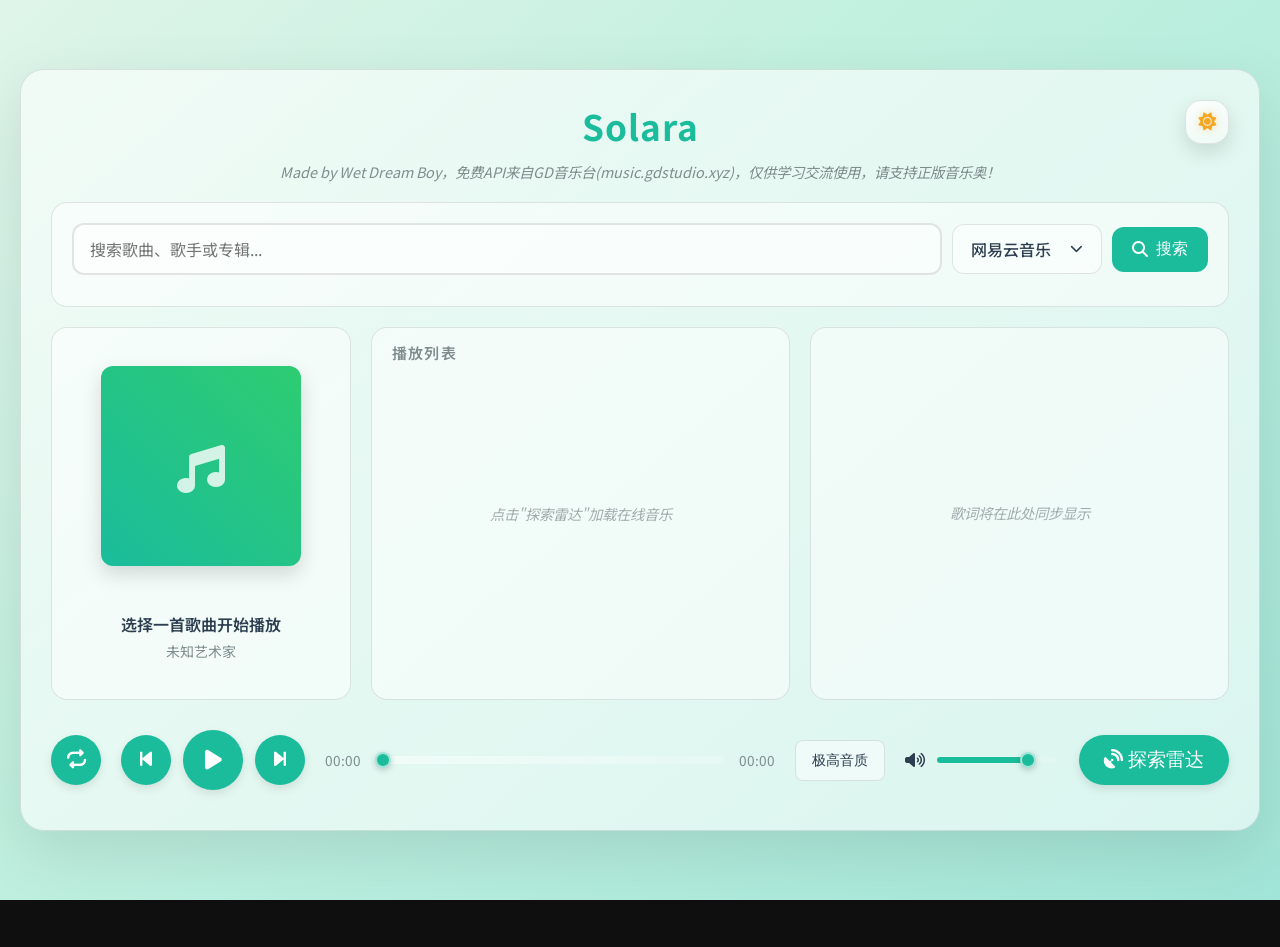
==== index.html @ 019196a5 "Update metadata immediately when artwork resolved" ====
<!DOCTYPE html>
<html lang="zh-CN">
<head>
    <meta charset="UTF-8">
    <meta name="viewport" content="width=device-width, initial-scale=1.0, maximum-scale=1.0, user-scalable=no">
    <title>Solara</title>
    <meta name="apple-mobile-web-app-title" content="Solara">
    <link rel="icon" type="image/svg+xml" href="/favicon.svg">
    <link rel="icon" type="image/png" sizes="32x32" href="/favicon.png">
    <link rel="shortcut icon" href="/favicon.png">
    <link rel="mask-icon" href="/favicon.svg" color="#5bbad5">
    <link rel="apple-touch-icon" sizes="180x180" href="/favicon.png">
    <link rel="apple-touch-icon-precomposed" sizes="180x180" href="/favicon.png">
    <link rel="preconnect" href="https://fonts.googleapis.com">
    <link rel="preconnect" href="https://fonts.gstatic.com" crossorigin>
    <link href="https://fonts.googleapis.com/css2?family=Noto+Sans+SC:wght@300;400;500;700&display=swap" rel="stylesheet">
    <link rel="stylesheet" href="https://cdnjs.cloudflare.com/ajax/libs/font-awesome/6.5.2/css/all.min.css">
    <link rel="stylesheet" href="css/style.css">
    <script>
        (function () {
            const ua = navigator.userAgent || "";
            const isMobileUA = /android|iphone|ipad|ipod|mobile|blackberry|phone|opera mini|windows phone/i.test(ua);
            const isSmallScreen = typeof window.matchMedia === "function" && window.matchMedia("(max-width: 820px)").matches;
            const isMobile = isMobileUA || isSmallScreen;
            window.__SOLARA_IS_MOBILE = isMobile;
            if (!isMobile) {
                document.documentElement.classList.add("desktop-view");
                const desktopLink = document.createElement("link");
                desktopLink.rel = "stylesheet";
                desktopLink.href = "css/desktop.css";
                desktopLink.id = "desktopStylesheet";
                document.head.appendChild(desktopLink);
                return;
            }
            document.documentElement.classList.add("mobile-view");
            const link = document.createElement("link");
            link.rel = "stylesheet";
            link.href = "css/mobile.css";
            link.id = "mobileStylesheet";
            document.head.appendChild(link);
            const setViewportUnit = () => {
                const viewportHeight = window.visualViewport ? window.visualViewport.height : window.innerHeight;
                document.documentElement.style.setProperty("--mobile-vh", `${viewportHeight}px`);
            };

            const applyBodyClass = () => {
                if (document.body) {
                    document.body.classList.add("mobile-view");
                    setViewportUnit();
                }
            };
            if (document.readyState === "loading") {
                document.addEventListener("DOMContentLoaded", applyBodyClass, { once: true });
            } else {
                applyBodyClass();
            }

            window.addEventListener("resize", setViewportUnit);
            window.addEventListener("orientationchange", setViewportUnit);
            if (window.visualViewport) {
                window.visualViewport.addEventListener("resize", setViewportUnit);
                window.visualViewport.addEventListener("scroll", setViewportUnit);
            }

            setViewportUnit();
        })();
    </script>
</head>
<body>
    <div class="background-stage" id="backgroundStage" aria-hidden="true">
        <div class="background-stage__layer background-stage__layer--base" id="backgroundBaseLayer"></div>
        <div class="background-stage__layer background-stage__layer--transition" id="backgroundTransitionLayer"></div>
    </div>
    <div class="container" id="mainContainer">
        <div class="mobile-toolbar" id="mobileToolbar" role="toolbar">
            <button class="mobile-toolbar__button" id="mobileExploreButton" type="button" aria-label="探索雷达">
                <i class="fas fa-satellite-dish" aria-hidden="true"></i>
            </button>
            <div class="mobile-toolbar__title" id="mobileToolbarTitle">Solara</div>
            <div class="mobile-toolbar__actions">
                <button class="mobile-toolbar__button" id="mobileSearchToggle" type="button" aria-label="打开搜索">
                    <i class="fas fa-search" aria-hidden="true"></i>
                </button>
            </div>
        </div>
        <div class="header">
            <h1>Solara</h1>
            <div class="warning">Made by Wet Dream Boy，免费API来自GD音乐台(music.gdstudio.xyz)，仅供学习交流使用，请支持正版音乐奥！</div>
            <div class="theme-switch-wrapper">
                <button id="themeToggleButton" class="theme-toggle-button" type="button" aria-label="切换深浅色模式">
                    <i class="fas fa-sun theme-icon theme-icon--sun" aria-hidden="true"></i>
                    <i class="fas fa-moon theme-icon theme-icon--moon" aria-hidden="true"></i>
                </button>
            </div>
        </div>

        <div class="search-area" id="searchArea">
            <button type="button" class="mobile-close-btn" id="mobileSearchClose" aria-label="关闭搜索">
                <i class="fas fa-times" aria-hidden="true"></i>
            </button>
            <div class="search-container">
                <input type="text" id="searchInput" class="search-input" placeholder="搜索歌曲、歌手或专辑...">
                <div class="source-select-wrapper" id="sourceSelectWrapper">
                    <button id="sourceSelectButton" class="source-select-btn" type="button" aria-haspopup="listbox" aria-expanded="false">
                        <span id="sourceSelectLabel">网易云音乐</span>
                        <i class="fas fa-chevron-down caret-icon" aria-hidden="true"></i>
                    </button>
                    <div id="sourceMenu" class="source-menu" role="listbox" aria-labelledby="sourceSelectButton"></div>
                </div>
                <button id="searchBtn" class="search-btn">
                    <i class="fas fa-search"></i>
                    <span>搜索</span>
                </button>
            </div>
            <div id="searchResults" class="search-results"></div>
        </div>

        <div class="main-content">
            <div class="cover-area">
                <div class="mobile-turntable" id="mobileTurntable">
                    <div class="mobile-turntable__platter">
                        <div class="album-cover" id="albumCover">
                            <div class="placeholder">
                                <i class="fas fa-music"></i>
                            </div>
                        </div>
                    </div>
                </div>
                <div class="mobile-inline-lyrics" id="mobileInlineLyrics" aria-hidden="true">
                    <div class="mobile-inline-lyrics__hint">
                        <i class="fas fa-arrow-left"></i>
                        轻触返回封面
                    </div>
                    <div class="mobile-inline-lyrics__scroll" id="mobileInlineLyricsScroll">
                        <div class="mobile-inline-lyrics__content" id="mobileInlineLyricsContent"></div>
                    </div>
                </div>
                <div class="current-song-info">
                    <div class="current-song-title" id="currentSongTitle">选择一首歌曲开始播放</div>
                    <div class="current-song-artist" id="currentSongArtist">未知艺术家</div>
                    <button class="mobile-quality-chip" id="mobileQualityToggle" type="button" aria-haspopup="menu" aria-expanded="false">
                        <span id="mobileQualityLabel">极高音质</span>
                        <i class="fas fa-chevron-down" aria-hidden="true"></i>
                    </button>
                </div>
            </div>

            <div class="mobile-panel" id="mobilePanel">
                <div class="mobile-panel-header" id="mobilePanelHeader">
                    <div class="mobile-panel-handle" aria-hidden="true"></div>
                    <div class="mobile-panel-title" id="mobilePanelTitle">播放列表</div>
                    <div class="mobile-panel-actions">
                        <button
                            id="mobileClearPlaylistBtn"
                            class="mobile-panel-action-btn mobile-panel-clear-btn"
                            type="button"
                            aria-label="清空播放列表"
                            title="清空播放列表"
                            onclick="clearPlaylist()"
                            hidden
                        >
                            <i class="fas fa-trash" aria-hidden="true"></i>
                        </button>
                        <button id="mobilePanelClose" class="mobile-close-btn mobile-panel-action-btn" type="button" aria-label="收起播放面板">
                            <i class="fas fa-chevron-down" aria-hidden="true"></i>
                        </button>
                    </div>
                </div>

                <div class="playlist active empty" id="playlist">
                    <div class="playlist-label" aria-hidden="true">播放列表</div>
                    <button class="clear-playlist-btn" id="clearPlaylistBtn" onclick="clearPlaylist()" title="清空播放列表">
                        <i class="fas fa-trash"></i>
                    </button>
                    <div class="playlist-scroll">
                        <div class="playlist-items" id="playlistItems"></div>
                    </div>
                </div>
                <div class="lyrics empty" id="lyrics" data-placeholder="default">
                    <div class="lyrics-scroll" id="lyricsScroll">
                        <div class="lyrics-content" id="lyricsContent"></div>
                    </div>
                </div>
            </div>
        </div>

        <div class="controls">
            <div class="transport-controls">
                <button class="play-mode-btn transport-button transport-button--mode" id="playModeBtn" type="button" title="播放模式">
                    <i class="fas fa-repeat"></i>
                </button>
                <button class="transport-button transport-button--prev" onclick="playPrevious()" type="button" title="上一曲"><i class="fas fa-backward-step"></i></button>
                <button class="transport-button transport-button--play" id="playPauseBtn" type="button" title="播放 / 暂停"><i class="fas fa-play"></i></button>
                <button class="transport-button transport-button--next" onclick="playNext()" type="button" title="下一曲"><i class="fas fa-forward-step"></i></button>
                <button class="transport-button transport-button--queue" id="mobileQueueToggle" type="button" title="打开播放列表" aria-label="打开播放列表"><i class="fas fa-bars"></i></button>
            </div>
            <div class="progress-container">
                <span id="currentTimeDisplay">00:00</span>
                <input type="range" id="progressBar" min="0" max="0" step="0.1" value="0">
                <span id="durationDisplay">00:00</span>
            </div>
            <div class="audio-tools">
                <div class="player-quality">
                    <button id="qualityToggle" class="player-quality-btn" type="button">
                        <span id="qualityLabel">极高音质</span>
                    </button>
                    <div id="playerQualityMenu" class="player-quality-menu"></div>
                </div>
                <div class="volume-container">
                    <i id="volumeIcon" class="fas fa-volume-up"></i>
                    <input type="range" id="volumeSlider" min="0" max="1" step="0.01" value="0.8">
                </div>
            </div>
            <button id="loadOnlineBtn" title="聚合所有雷达，探索新音乐">
                <span class="btn-text"><i class="fas fa-satellite-dish"></i> 探索雷达</span>
                <span class="loader" style="display: none;"></span>
            </button>
        </div>
    </div>

    <div class="mobile-overlay-scrim" id="mobileOverlayScrim"></div>

    <audio id="audioPlayer" preload="metadata" playsinline></audio>

<!-- 通知容器 -->
<div id="notification" class="notification"></div>

<!-- 调试信息容器 -->
<div id="debugInfo" class="debug-info"></div>

<script src="https://code.jquery.com/jquery-3.6.0.min.js"></script>
<script src="js/index.js"></script>
<script>
    if (window.__SOLARA_IS_MOBILE) {
        const mobileScript = document.createElement('script');
        mobileScript.src = 'js/mobile.js';
        mobileScript.async = false;
        mobileScript.defer = false;
        document.body.appendChild(mobileScript);
    }
</script>
</body>
</html>
---- css/style.css ----
:root {
    --font-main: 'Noto Sans SC', 'Segoe UI', Arial, sans-serif;
    --bg-gradient: linear-gradient(140deg, #e0f5e9 0%, #c6f0e0 35%, #a3e4d7 100%);
    --bg-gradient-next: var(--bg-gradient);
    --container-bg: rgba(255, 255, 255, 0.6);
    --container-shadow: rgba(0, 0, 0, 0.1);
    --backdrop-blur: 12px;
    --text-color: #2c3e50;
    --text-secondary-color: #7f8c8d;
    --primary-color: #1abc9c;
    --primary-color-dark: #12836d;
    --warning-color: #e74c3c;
    --success-color: #2ecc71;
    --item-hover-bg: rgba(26, 188, 156, 0.1);
    --item-current-bg: rgba(26, 188, 156, 0.2);
    --item-current-text: var(--primary-color);
    --border-color: rgba(0, 0, 0, 0.1);
    --lyrics-highlight-bg: rgba(46, 204, 113, 0.12);
    --lyrics-highlight-text: #1e9f78;
    --lyrics-highlight-shadow: rgba(46, 204, 113, 0.18);
    --component-bg: rgba(255, 255, 255, 0.5);
    --scrollbar-thumb-bg: rgba(0, 0, 0, 0.2);
    --scrollbar-track-bg: transparent;
}

.dark-mode {
    --bg-gradient: linear-gradient(135deg, #0b1d1b 0%, #0f2f2c 45%, #123c36 100%);
    --container-bg: rgba(30, 30, 30, 0.6);
    --container-shadow: rgba(0, 0, 0, 0.3);
    --text-color: #ecf0f1;
    --text-secondary-color: #95a5a6;
    --primary-color: #1abc9c;
    --primary-color-dark: #17a589;
    --item-hover-bg: rgba(26, 188, 156, 0.1);
    --item-current-bg: rgba(26, 188, 156, 0.2);
    --border-color: rgba(255, 255, 255, 0.15);
    --lyrics-highlight-bg: rgba(26, 188, 156, 0.12);
    --lyrics-highlight-text: #34d1b6;
    --component-bg: rgba(44, 44, 44, 0.5);
    --scrollbar-thumb-bg: rgba(255, 255, 255, 0.2);
}

.dark-mode .quality-menu {
    background: rgba(44, 44, 44, 0.95);
    border: 2px solid var(--primary-color);
}

.dark-mode .quality-option {
    background: rgba(44, 44, 44, 0.8);
    color: #ecf0f1;
    border-bottom: 1px solid rgba(26, 188, 156, 0.25);
}

.dark-mode .player-quality-menu {
    background: rgba(44, 44, 44, 0.95);
    border-color: var(--primary-color);
}

.dark-mode .player-quality-option {
    color: #ecf0f1;
}

.dark-mode .player-quality-option:hover,
.dark-mode .player-quality-option.active {
    color: #ffffff;
}

.dark-mode .source-menu {
    background: rgba(44, 44, 44, 0.95);
    border-color: var(--primary-color);
}

.dark-mode .source-option {
    color: #ecf0f1;
}

.dark-mode .source-option:hover,
.dark-mode .source-option.active {
    color: #ffffff;
}

::-webkit-scrollbar { width: 6px; }
::-webkit-scrollbar-track { background: var(--scrollbar-track-bg); }
::-webkit-scrollbar-thumb { background: var(--scrollbar-thumb-bg); border-radius: 3px; }
::-webkit-scrollbar-thumb:hover { background: var(--primary-color); }

body {
    font-family: var(--font-main);
    display: flex;
    justify-content: center;
    align-items: center;
    min-height: 100dvh;
    margin: 0;
    padding: 20px;
    box-sizing: border-box;
    color: var(--text-color);
    transition: color 0.5s;
    background-color: #0f0f0f;
}

.background-stage {
    position: fixed;
    inset: 0;
    pointer-events: none;
    z-index: -2;
    overflow: hidden;
}

.background-stage__layer {
    position: absolute;
    inset: 0;
    background-attachment: fixed;
    background-size: cover;
    background-position: center;
    filter: saturate(105%);
}

.background-stage__layer--base {
    background-image: var(--bg-gradient);
}

.background-stage__layer--transition {
    background-image: var(--bg-gradient-next);
    opacity: 0;
    transition: opacity 0.85s ease;
}

body.background-transitioning .background-stage__layer--transition {
    opacity: 1;
}

/* 16:9 容器布局 */
.container {
    width: min(1200px, 100%);
    margin: 0 auto;
    background: var(--container-bg);
    border-radius: 24px;
    padding: 30px;
    box-shadow: 0 20px 60px rgba(0,0,0,0.1);
    border: 1px solid var(--border-color);
    aspect-ratio: 16/9;
    height: 80vh;
    max-height: 700px;
    display: grid;
    grid-template-areas:
        "header header header"
        "search search search"
        "cover playlist lyrics"
        "controls controls controls";
    grid-template-rows: auto auto 1fr 80px;
    grid-template-columns: 300px 1fr 1fr;
    gap: 20px;
    transition: background 0.5s, box-shadow 0.5s;
    overflow: visible;
    position: relative;
}

/* 搜索模式下的容器布局 */
.container.search-mode {
    grid-template-areas: 
        "header header header"
        "search search search"
        "search search search"
        "controls controls controls";
}

.header { 
    grid-area: header;
    text-align: center; 
    position: relative; 
}
.header h1 { 
    margin: 0; 
    font-size: 2.2em; 
    font-weight: 700; 
    color: var(--primary-color); 
    letter-spacing: 1px; 
}
.header .warning { 
    color: var(--text-secondary-color); 
    font-size: 0.9em; 
    margin-top: 10px; 
    font-style: italic; 
}

/* 搜索区域样式 - 增强动效 */
.search-area {
    grid-area: search;
    background: var(--component-bg);
    border-radius: 16px;
    padding: 20px;
    border: 1px solid var(--border-color);
    position: relative;
    transition: all 0.5s cubic-bezier(0.4, 0, 0.2, 1);
    z-index: 10;
    overflow: visible;
    display: flex;
    flex-direction: column;
}

.search-area *,
.search-area *::before,
.search-area *::after {
    box-sizing: border-box;
}

/* 搜索模式下的搜索区域 */
.container.search-mode .search-area {
    background: var(--component-bg);
    backdrop-filter: blur(20px);
    -webkit-backdrop-filter: blur(20px);
    box-shadow: 0 10px 40px rgba(0,0,0,0.2);
    border: 2px solid var(--primary-color);
}

.search-container {
    display: flex;
    gap: 10px;
    align-items: center;
    margin-bottom: 15px;
    flex-shrink: 0;
}

.search-input {
    flex: 1;
    padding: 12px 16px;
    border: 2px solid var(--border-color);
    border-radius: 12px;
    background: var(--component-bg);
    color: var(--text-color);
    font-size: 16px;
    font-family: inherit;
    outline: none;
    transition: all 0.3s ease;
}

.search-input:focus {
    border-color: var(--primary-color);
    box-shadow: 0 0 0 3px rgba(26, 188, 156, 0.12);
}

.source-select-wrapper {
    position: relative;
    flex-shrink: 0;
}

.source-select-btn {
    display: flex;
    align-items: center;
    justify-content: space-between;
    gap: 8px;
    padding: 12px 18px;
    border: 1px solid var(--border-color);
    border-radius: 12px;
    background: var(--component-bg);
    color: var(--text-color);
    font-size: 16px;
    font-family: inherit;
    font-weight: 500;
    cursor: pointer;
    transition: all 0.25s ease;
    min-width: 150px;
    position: relative;
    box-shadow: none;
}

.source-select-btn:hover,
.source-select-btn.active {
    border-color: var(--primary-color);
    color: var(--primary-color);
    box-shadow: 0 10px 24px rgba(26, 188, 156, 0.2);
    background: var(--component-bg);
}

.source-select-btn:focus-visible {
    outline: none;
    box-shadow: 0 0 0 3px rgba(26, 188, 156, 0.18);
}

.source-select-btn .caret-icon {
    font-size: 0.8em;
    transition: transform 0.25s ease;
}

.source-select-btn.active .caret-icon {
    transform: rotate(-180deg);
}

.source-menu {
    position: absolute;
    top: calc(100% + 10px);
    left: 0;
    right: auto;
    bottom: auto;
    background: rgba(255, 255, 255, 0.95);
    border-radius: 12px;
    box-shadow: 0 12px 30px rgba(0,0,0,0.18);
    border: 1px solid var(--border-color);
    box-sizing: border-box;
    min-width: 100%;
    max-height: 320px;
    overflow-y: auto;
    overflow-x: hidden;
    opacity: 0;
    visibility: hidden;
    transform: translateY(-10px);
    transition: opacity 0.18s ease, transform 0.18s ease;
    backdrop-filter: blur(12px);
    -webkit-backdrop-filter: blur(12px);
    z-index: 100000;
    pointer-events: none;
}

.source-menu.show {
    opacity: 1;
    visibility: visible;
    transform: translateY(0);
    pointer-events: auto;
}

.source-menu.open-upwards {
    top: auto;
    bottom: calc(100% + 10px);
    transform-origin: bottom center;
}

.source-menu.open-downwards {
    top: calc(100% + 10px);
    bottom: auto;
    transform-origin: top center;
}

.source-option {
    display: flex;
    align-items: center;
    justify-content: space-between;
    gap: 12px;
    padding: 12px 16px;
    font-size: 0.95em;
    color: var(--text-color);
    cursor: pointer;
    transition: all 0.2s ease;
    background: transparent;
}

.source-option:hover,
.source-option.active {
    background: var(--primary-color);
    color: #ffffff;
}

.source-option i {
    font-size: 0.85em;
    opacity: 0.6;
}

.source-option.active i {
    opacity: 1;
}

.search-btn {
    background: var(--primary-color);
    color: white;
    border: none;
    border-radius: 12px;
    padding: 12px 20px;
    cursor: pointer;
    font-size: 16px;
    transition: all 0.2s ease;
    display: flex;
    align-items: center;
    gap: 8px;
}

.search-btn:hover {
    background: var(--primary-color-dark);
    transform: translateY(-1px);
}

.search-btn:disabled {
    background: var(--text-secondary-color);
    cursor: not-allowed;
    transform: none;
}

/* 搜索结果区域 - 增强动效 */
.search-results {
    max-height: 0;
    overflow: hidden;
    border-top: 1px solid var(--border-color);
    margin-top: 15px;
    margin-left: -20px;
    margin-right: -20px;
    margin-bottom: -20px;
    padding-top: 0;
    padding-left: 20px;
    padding-right: 20px;
    position: relative;
    z-index: 1;
    transition: all 0.5s cubic-bezier(0.4, 0, 0.2, 1);
    opacity: 0;
    border-radius: 0 0 14px 14px;
    flex: 1;
    min-height: 0;
}

/* 搜索模式下的搜索结果 */
.container.search-mode .search-results {
    max-height: none;
    height: 100%;
    padding-top: 15px;
    padding-bottom: 20px;
    opacity: 1;
    overflow-y: auto;
    overflow-x: hidden;
}

.search-result-item {
    display: flex;
    justify-content: space-between;
    align-items: center;
    padding: 12px;
    border-radius: 12px;
    cursor: pointer;
    transition: all 0.3s ease;
    margin-bottom: 8px;
    background: rgba(255, 255, 255, 0.3);
    backdrop-filter: blur(10px);
    -webkit-backdrop-filter: blur(10px);
    border: 1px solid rgba(255, 255, 255, 0.2);
    transform: translateY(20px);
    opacity: 0;
    animation: slideInUp 0.4s ease forwards;
}

.search-result-item:nth-child(1) { animation-delay: 0.1s; }
.search-result-item:nth-child(2) { animation-delay: 0.15s; }
.search-result-item:nth-child(3) { animation-delay: 0.2s; }
.search-result-item:nth-child(4) { animation-delay: 0.25s; }
.search-result-item:nth-child(5) { animation-delay: 0.3s; }

@keyframes slideInUp {
    to {
        transform: translateY(0);
        opacity: 1;
    }
}

.search-result-item:hover {
    background: var(--item-hover-bg);
    transform: translateY(-2px);
    box-shadow: 0 8px 25px rgba(0,0,0,0.15);
}

.search-result-info {
    flex: 1;
    min-width: 0;
}

.search-result-title {
    font-weight: 600;
    color: var(--text-color);
    white-space: nowrap;
    overflow: hidden;
    text-overflow: ellipsis;
    font-size: 15px;
    margin-bottom: 4px;
}

.search-result-artist {
    font-size: 13px;
    color: var(--text-secondary-color);
    white-space: nowrap;
    overflow: hidden;
    text-overflow: ellipsis;
}

.search-result-actions {
    display: flex;
    gap: 8px;
    margin-left: 15px;
}

.action-btn {
    background: var(--primary-color);
    color: white;
    border: none;
    border-radius: 8px;
    padding: 6px 12px;
    cursor: pointer;
    font-size: 12px;
    transition: all 0.2s ease;
    display: flex;
    align-items: center;
    gap: 6px;
    position: relative;
    z-index: 10000;
    font-weight: 500;
}

.action-btn:hover {
    background: var(--primary-color-dark);
    transform: translateY(-1px);
    box-shadow: 0 4px 12px rgba(26, 188, 156, 0.3);
}

.action-btn.download {
    background: var(--success-color);
    padding: 4px 8px;
    font-size: 10px;
}

.action-btn.download:hover {
    background: #27ae60;
    box-shadow: 0 4px 12px rgba(46, 204, 113, 0.3);
}

/* 主要内容区域 - 播放模式显示，搜索模式隐藏 */
.main-content {
    display: contents;
    transition: all 0.5s cubic-bezier(0.4, 0, 0.2, 1);
}

.container.search-mode .main-content {
    display: none;
}

/* 音乐封面区域 */
.cover-area {
    grid-area: cover;
    background: var(--component-bg);
    border-radius: 16px;
    padding: 20px;
    border: 1px solid var(--border-color);
    display: flex;
    flex-direction: column;
    align-items: center;
    justify-content: center;
    gap: 16px;
    text-align: center;
    box-sizing: border-box;
    height: 100%;
    overflow-y: auto;
    transition: all 0.5s cubic-bezier(0.4, 0, 0.2, 1);
}

.album-cover {
    width: 200px;
    height: auto;
    min-height: 200px;
    flex-grow: 0;
    flex-shrink: 0;
    border-radius: 12px;
    background: linear-gradient(45deg, var(--primary-color), var(--success-color));
    display: flex;
    align-items: center;
    justify-content: center;
    margin-bottom: 15px;
    box-shadow: 0 8px 20px rgba(0,0,0,0.15);
    transition: all 0.3s ease;
    overflow: hidden;
}

.album-cover img {
    width: 100%;
    height: 100%;
    object-fit: cover;
    border-radius: 12px;
}

.album-cover.loading {
    animation: pulse 2s infinite;
}

@keyframes pulse {
    0%, 100% { opacity: 1; }
    50% { opacity: 0.7; }
}

.album-cover .placeholder {
    font-size: 48px;
    color: white;
    opacity: 0.8;
}

.current-song-info {
    width: 100%;
}

.current-song-title {
    font-size: 16px;
    font-weight: 600;
    color: var(--text-color);
    margin-bottom: 5px;
    white-space: nowrap;
    overflow: hidden;
    text-overflow: ellipsis;
}

.current-song-artist {
    font-size: 14px;
    color: var(--text-secondary-color);
    white-space: nowrap;
    overflow: hidden;
    text-overflow: ellipsis;
}

/* 播放列表和歌词区域 */
.playlist, .lyrics {
    background: var(--component-bg);
    border-radius: 16px;
    padding: 20px;
    border: 1px solid var(--border-color);
    height: 100%;
    min-width: 0;
    max-width: 100%;
    max-height: 100%;
    box-sizing: border-box;
    transition: all 0.5s cubic-bezier(0.4, 0, 0.2, 1);
    position: relative;
    display: flex;
    flex-direction: column;
    overflow: hidden;
}

.playlist { 
    grid-area: playlist;
    background: var(--component-bg);
    border-radius: 16px;
    padding: 20px;
    border: 1px solid var(--border-color);
    display: flex;
    flex-direction: column;
    align-items: center;
    justify-content: center;
    position: relative;
    height: 100%;
    box-sizing: border-box;
}

.playlist-label {
    position: absolute;
    top: 16px;
    left: 20px;
    color: var(--text-secondary-color);
    font-size: 15px;
    font-weight: 600;
    letter-spacing: 0.08em;
    line-height: 1.2;
    display: none;
    pointer-events: none;
}

html.desktop-view .playlist-label {
    display: inline-flex;
    align-items: center;
    justify-content: center;
}

html.desktop-view body.dark-mode .playlist-label {
    color: var(--text-color);
}

html.mobile-view .playlist-label {
    display: none;
}

/* 当播放列表有内容时，调整布局 */
.playlist:not(.empty) {
    align-items: stretch;
    justify-content: flex-start;
    padding-top: 56px; /* Provide space for the clear button */
}

/* 播放列表空状态的提示文本 */
.playlist.empty::before {
    content: "点击\"探索雷达\"加载在线音乐";
    color: var(--text-secondary-color);
    font-style: italic;
    opacity: 0.7;
    font-size: 0.9em;
}

/* 清空播放列表按钮 */
.clear-playlist-btn {
    position: absolute;
    top: 12px;
    right: 12px;
    width: 40px;
    height: 40px;
    display: flex;
    align-items: center;
    justify-content: center;
    border-radius: 50%;
    border: 1px solid var(--border-color);
    background: var(--component-bg);
    color: var(--text-secondary-color);
    box-shadow: 0 6px 20px rgba(0, 0, 0, 0.1);
    cursor: pointer;
    transition: all 0.25s ease;
    backdrop-filter: blur(12px);
    -webkit-backdrop-filter: blur(12px);
    z-index: 1000;
    font-size: 16px;
}

.clear-playlist-btn:hover {
    color: var(--warning-color);
    border-color: rgba(231, 76, 60, 0.45);
    box-shadow: 0 10px 25px rgba(231, 76, 60, 0.25);
    transform: translateY(-2px);
}

.clear-playlist-btn:active {
    transform: translateY(0);
    box-shadow: 0 4px 12px rgba(0, 0, 0, 0.12);
}

.playlist-scroll {
    flex: 1;
    width: 100%;
    overflow-y: auto;
    padding-right: 8px;
    margin-right: -8px;
    overscroll-behavior: contain;
}

.playlist.empty .playlist-scroll {
    display: none;
}

.playlist-items {
    width: 100%;
}

.playlist.empty .clear-playlist-btn {
    display: none;
}

.playlist-items .playlist-item {
    padding: 10px 12px;
    border-radius: 8px;
    transition: all 0.2s ease-in-out;
    cursor: pointer;
    white-space: nowrap;
    overflow: hidden;
    text-overflow: ellipsis;
    position: relative;
    font-size: 14px;
    margin-bottom: 2px;
}
.playlist-items .playlist-item:hover {
    background-color: var(--item-hover-bg);
    color: var(--item-current-text);
    transform: translateX(5px);
}
.playlist-items .playlist-item.current {
    color: var(--item-current-text);
    font-weight: 500;
    background-color: var(--item-current-bg);
}

/* 播放列表项下载按钮 - 修复大小和显示问题 */
.playlist-item-download {
    position: absolute;
    right: 35px; /* Adjusted position */
    top: 50%;
    transform: translateY(-50%);
    background: var(--success-color);
    color: white;
    border: none;
    border-radius: 4px;
    padding: 4px;
    font-size: 10px;
    cursor: pointer;
    opacity: 0;
    transition: all 0.2s ease;
    z-index: 1000;
    width: 20px;
    height: 20px;
    display: flex;
    align-items: center;
    justify-content: center;
}

.playlist-items .playlist-item:hover .playlist-item-download {
    opacity: 1;
}

.playlist-item-download:hover {
    background: var(--success-color-hover);
    transform: translateY(-50%) scale(1.05);
}

/* 播放列表项删除按钮 */
.playlist-item-remove {
    position: absolute;
    right: 8px; /* Adjusted position */
    top: 50%;
    transform: translateY(-50%);
    background: rgba(255, 59, 48, 0.8);
    color: white;
    border: none;
    border-radius: 4px;
    padding: 4px;
    font-size: 10px;
    cursor: pointer;
    opacity: 0;
    transition: all 0.2s ease;
    z-index: 1000;
    width: 20px;
    height: 20px;
    display: flex;
    align-items: center;
    justify-content: center;
}

.playlist-items .playlist-item:hover .playlist-item-remove {
    opacity: 1;
}

.playlist-item-remove:hover {
    background: rgba(255, 59, 48, 1);
    transform: translateY(-50%) scale(1.05);
}
/* 动态质量菜单样式 */
.dynamic-quality-menu {
    background: var(--component-bg);
    border: 1px solid var(--border-color);
    border-radius: 8px;
    box-shadow: 0 4px 12px rgba(0,0,0,0.15);
    padding: 8px 0;
    min-width: 150px;
    animation: fadeIn 0.2s ease;
}

.dynamic-quality-menu .quality-option {
    padding: 8px 16px;
    cursor: pointer;
    transition: background-color 0.2s ease;
    font-size: 14px;
    color: var(--text-color);
}

.dynamic-quality-menu .quality-option:hover {
    background: var(--primary-color);
    color: white;
}

@keyframes fadeIn {
    from { opacity: 0; transform: translateY(-5px); }
    to { opacity: 1; transform: translateY(0); }
}

.lyrics {
    grid-area: lyrics;
    text-align: center;
    font-size: 1em;
    line-height: 2;
    word-wrap: break-word;
    overflow-wrap: break-word;
    max-width: 100%;
    display: flex;
    flex-direction: column;
    align-items: stretch;
    justify-content: center;
}

.lyrics-scroll {
    flex: 1;
    width: 100%;
    overflow-y: auto;
    overflow-x: hidden;
    display: flex;
    flex-direction: column;
    align-items: center;
    justify-content: center;
    padding-right: 8px;
    margin-right: -8px;
    overscroll-behavior: contain;
}

/* 当歌词容器有内容时的样式 */
.lyrics:not(.empty) .lyrics-scroll {
    align-items: flex-start;
    justify-content: flex-start;
}

.lyrics-content {
    width: 100%;
}

.lyrics-content > div {
    white-space: pre-wrap;
    padding: 5px;
    margin-bottom: 5px;
    word-wrap: break-word;
    overflow-wrap: break-word;
    max-width: 100%;
}

/* 当歌词容器只有默认文本时的样式 */
.lyrics.empty[data-placeholder="default"] .lyrics-content {
    display: none;
}

.lyrics.empty[data-placeholder="default"] .lyrics-scroll::before {
    content: "歌词将在此处同步显示";
    color: var(--text-secondary-color);
    font-style: italic;
    opacity: 0.7;
    font-size: 0.9em;
}

.lyrics.empty[data-placeholder="message"] .lyrics-scroll::before {
    content: none;
}
.lyrics .current { 
    color: var(--lyrics-highlight-text); 
    font-weight: 700; 
    background-color: var(--lyrics-highlight-bg); 
    transform: scale(1.05); 
    box-shadow: 0 4px 15px var(--lyrics-highlight-shadow); 
}

/* 控制区域 */
.controls {
    grid-area: controls;
    display: flex;
    justify-content: center;
    align-items: center;
    gap: 20px;
    flex-wrap: wrap;
    transition: all 0.5s cubic-bezier(0.4, 0, 0.2, 1);
}
.controls button {
    background: var(--primary-color);
    color: white;
    border: none;
    border-radius: 50%;
    cursor: pointer;
    font-size: 1.2em; 
    width: 50px; 
    height: 50px; 
    display: flex; 
    justify-content: center; 
    align-items: center; 
    transition: all 0.2s ease; 
    box-shadow: 0 4px 10px rgba(0,0,0,0.1); 
}
.controls button:hover { 
    background: var(--primary-color-dark); 
    transform: translateY(-2px); 
    box-shadow: 0 6px 15px rgba(0,0,0,0.15); 
}
.controls button:active { 
    transform: translateY(0); 
    box-shadow: 0 2px 5px rgba(0,0,0,0.1); 
}
.controls button#loadOnlineBtn { 
    width: auto; 
    border-radius: 25px; 
    padding: 0 25px; 
    gap: 10px; 
}
.controls button:disabled { 
    background: var(--text-secondary-color); 
    cursor: not-allowed; 
    transform: none; 
    box-shadow: none; 
}
.transport-controls {
    display: flex;
    align-items: center;
    gap: 12px;
}

html:not(.mobile-view) #playModeBtn {
    margin-right: 8px;
}

#mobileQueueToggle {
    display: none;
}

#playPauseBtn {
    width: 60px;
    height: 60px;
    font-size: 1.4em;
}

.progress-container {
    display: flex;
    align-items: center;
    gap: 12px;
    flex: 1 1 320px;
    min-width: 260px;
}

.progress-container span {
    font-variant-numeric: tabular-nums;
    font-size: 0.85em;
    color: var(--text-secondary-color);
}

.progress-container input[type="range"] {
    flex: 1;
    height: 8px;
    border-radius: 999px;
    background: linear-gradient(to right, var(--primary-color) 0%, var(--primary-color) var(--progress, 0%), rgba(255, 255, 255, 0.5) var(--progress, 0%), rgba(255, 255, 255, 0.2) 100%);
    cursor: pointer;
    transition: background 0.2s ease;
}

.audio-tools {
    display: flex;
    align-items: center;
    gap: 20px;
    flex-wrap: wrap;
}

.volume-container {
    display: flex;
    align-items: center;
    gap: 10px;
    min-width: 140px;
}

.volume-container input[type="range"] {
    width: 120px;
    height: 6px;
    border-radius: 999px;
    background: linear-gradient(to right, var(--primary-color) 0%, var(--primary-color) var(--volume-progress, 100%), rgba(255, 255, 255, 0.2) var(--volume-progress, 100%), rgba(255, 255, 255, 0.1) 100%);
    cursor: pointer;
}

input[type="range"] {
    -webkit-appearance: none;
    appearance: none;
    background: transparent;
}

input[type="range"]::-webkit-slider-thumb {
    -webkit-appearance: none;
    appearance: none;
    width: 16px;
    height: 16px;
    border-radius: 50%;
    background: var(--primary-color);
    border: 2px solid rgba(255, 255, 255, 0.6);
    box-shadow: 0 2px 6px rgba(0, 0, 0, 0.2);
    transition: transform 0.2s ease;
}

input[type="range"]::-moz-range-thumb {
    width: 16px;
    height: 16px;
    border-radius: 50%;
    background: var(--primary-color);
    border: 2px solid rgba(255, 255, 255, 0.6);
    box-shadow: 0 2px 6px rgba(0, 0, 0, 0.2);
    transition: transform 0.2s ease;
}

input[type="range"]:active::-webkit-slider-thumb,
input[type="range"]:active::-moz-range-thumb {
    transform: scale(1.1);
}

.player-quality {
    position: relative;
}

.controls .player-quality-btn {
    display: flex;
    align-items: center;
    justify-content: center;
    gap: 0;
    padding: 10px 16px;
    border-radius: 8px;
    border: 1px solid var(--border-color);
    background: var(--component-bg);
    color: var(--text-color);
    font-size: 0.9em;
    font-weight: 500;
    cursor: pointer;
    transition: all 0.2s ease;
    width: auto;
    height: auto;
    box-shadow: none;
}

.controls .player-quality-btn:hover,
.controls .player-quality-btn.active {
    border-color: var(--primary-color);
    color: var(--primary-color);
    box-shadow: 0 6px 16px rgba(26, 188, 156, 0.25);
    background: var(--component-bg);
}

.player-quality-menu {
    position: absolute;
    top: calc(100% + 10px);
    right: 0;
    background: rgba(255, 255, 255, 0.95);
    border-radius: 12px;
    box-shadow: 0 12px 30px rgba(0,0,0,0.2);
    border: 1px solid var(--border-color);
    min-width: 180px;
    overflow: hidden;
    opacity: 0;
    visibility: hidden;
    transform: translateY(-10px);
    transition: all 0.2s ease;
    backdrop-filter: blur(12px);
    -webkit-backdrop-filter: blur(12px);
    z-index: 100000;
    pointer-events: none;
}

.player-quality-menu.show {
    opacity: 1;
    visibility: visible;
    transform: translateY(0);
    pointer-events: auto;
}

.player-quality-menu.floating {
    position: fixed;
    right: auto;
    left: 0;
    top: 0;
    will-change: opacity, transform;
}

.player-quality-menu.floating:not(.show) {
    opacity: 0;
    visibility: hidden;
}

.player-quality-menu.open-upwards {
    transform-origin: bottom center;
}

.player-quality-menu.open-downwards {
    transform-origin: top center;
}

.player-quality-option {
    display: flex;
    justify-content: space-between;
    align-items: center;
    padding: 10px 14px;
    font-size: 0.9em;
    color: var(--text-color);
    cursor: pointer;
    transition: all 0.2s ease;
}

.player-quality-option:hover,
.player-quality-option.active {
    background: var(--primary-color);
    color: white;
}

.player-quality-option small {
    opacity: 0.7;
}

#audioPlayer {
    position: absolute;
    width: 0;
    height: 0;
    opacity: 0;
    pointer-events: none;
}

/* 播放模式控制按钮 */
.play-mode-controls {
    display: flex;
    gap: 10px;
    align-items: center;
}

.play-mode-btn {
    background: var(--primary-color);
    color: white;
    border: none;
    border-radius: 50%;
    cursor: pointer;
    font-size: 1.2em;
    width: 50px;
    height: 50px;
    display: flex;
    justify-content: center;
    align-items: center;
    transition: all 0.2s ease;
    box-shadow: 0 4px 10px rgba(0,0,0,0.1);
}

.play-mode-btn:hover {
    background: var(--primary-color);
    color: white;
    transform: translateY(-1px);
}

.play-mode-btn.active {
    background: var(--primary-color);
    color: white;
}

/* 下载质量选择菜单 - 修复层级和显示问题 */
.quality-menu {
    position: absolute;
    top: 100%;
    right: 0;
    background: rgba(255, 255, 255, 0.95);
    border: 2px solid var(--primary-color);
    border-radius: 8px;
    box-shadow: 0 8px 20px rgba(0,0,0,0.25);
    z-index: 999999;
    min-width: 120px;
    opacity: 0;
    visibility: hidden;
    transform: translateY(-10px);
    transition: all 0.2s ease;
    backdrop-filter: blur(10px);
    -webkit-backdrop-filter: blur(10px);
    pointer-events: none;
}

/* 确保搜索结果项在质量菜单显示时不会遮挡 */
.search-result-item {
    position: relative;
    z-index: 1;
}

.search-result-item:has(.quality-menu.show) {
    z-index: 1000000;
}

/* 为不支持 :has() 的浏览器提供备用方案 */
.search-result-item.menu-active {
    z-index: 1000000;
}

.quality-menu.show {
    opacity: 1;
    visibility: visible;
    transform: translateY(0);
    pointer-events: auto;
}

.quality-option {
    padding: 6px 10px;
    cursor: pointer;
    transition: all 0.2s ease;
    font-size: 10px;
    font-weight: 500;
    color: var(--text-color);
    background: rgba(255, 255, 255, 0.8);
    border-bottom: 1px solid rgba(26, 188, 156, 0.18);
}

.quality-option:hover {
    background: var(--primary-color);
    color: white;
    transform: translateX(2px);
}

.quality-option:first-child {
    border-radius: 6px 6px 0 0;
}

.quality-option:last-child {
    border-radius: 0 0 6px 6px;
    border-bottom: none;
}

/* 加载更多按钮 - 增强样式 */
.load-more-btn {
    width: 100%;
    background: var(--component-bg);
    color: var(--primary-color);
    border: 2px solid var(--primary-color);
    border-radius: 12px;
    padding: 15px;
    cursor: pointer;
    font-size: 14px;
    font-weight: 500;
    transition: all 0.3s ease;
    margin-top: 15px;
    display: flex;
    align-items: center;
    justify-content: center;
    gap: 8px;
    position: relative;
    backdrop-filter: blur(10px);
    -webkit-backdrop-filter: blur(10px);
}

.load-more-btn:hover {
    background: var(--primary-color);
    color: white;
    transform: translateY(-2px);
    box-shadow: 0 6px 20px rgba(26, 188, 156, 0.35);
}

.load-more-btn:disabled {
    background: var(--text-secondary-color);
    border-color: var(--text-secondary-color);
    color: white;
    cursor: not-allowed;
    transform: none;
    box-shadow: none;
}

/* 调试信息样式 */
.debug-info {
    position: fixed;
    top: 10px;
    left: 10px;
    background: rgba(0, 0, 0, 0.8);
    color: white;
    padding: 10px;
    border-radius: 5px;
    font-size: 12px;
    z-index: 10000;
    max-width: 300px;
    display: none;
}

.debug-info.show {
    display: block;
}

.loader { 
    width: 20px; 
    height: 20px; 
    border: 3px solid var(--primary-color); 
    border-bottom-color: transparent; 
    border-radius: 50%; 
    display: inline-block; 
    box-sizing: border-box; 
    animation: rotation 1s linear infinite; 
}
@keyframes rotation { 
    0% { transform: rotate(0deg); } 
    100% { transform: rotate(360deg); } 
}

.theme-switch-wrapper {
    position: absolute;
    top: 0px;
    right: 0px;
    display: flex;
    justify-content: flex-end;
}

.theme-toggle-button {
    width: 44px;
    height: 44px;
    border-radius: 16px;
    border: 1px solid var(--border-color);
    background: linear-gradient(160deg, rgba(255, 255, 255, 0.85), rgba(255, 255, 255, 0.4));
    backdrop-filter: blur(12px);
    -webkit-backdrop-filter: blur(12px);
    box-shadow: 0 8px 20px rgba(0, 0, 0, 0.12);
    display: flex;
    align-items: center;
    justify-content: center;
    cursor: pointer;
    transition: transform 0.3s ease, box-shadow 0.3s ease, border-color 0.3s ease, background 0.3s ease;
    position: relative;
    overflow: hidden;
    color: var(--primary-color);
}

.theme-toggle-button:focus-visible {
    outline: none;
    box-shadow: 0 0 0 4px rgba(26, 188, 156, 0.25);
}

.theme-toggle-button:hover {
    transform: translateY(-2px);
    box-shadow: 0 12px 26px rgba(0, 0, 0, 0.16);
}

.theme-toggle-button.is-dark {
    background: linear-gradient(160deg, rgba(36, 42, 54, 0.9), rgba(24, 30, 42, 0.7));
    border-color: rgba(26, 188, 156, 0.45);
}

.theme-toggle-button .theme-icon {
    position: absolute;
    font-size: 18px;
    transition: opacity 0.35s ease, transform 0.45s ease;
    opacity: 0;
    transform: scale(0.6) rotate(-20deg);
}

.theme-toggle-button .theme-icon--sun {
    color: #f5a623;
    text-shadow: 0 0 10px rgba(245, 166, 35, 0.4);
}

.theme-toggle-button .theme-icon--moon {
    color: #a29bfe;
    text-shadow: 0 0 10px rgba(162, 155, 254, 0.4);
    transform: scale(0.6) rotate(20deg);
}

.theme-toggle-button:not(.is-dark) .theme-icon--sun {
    opacity: 1;
    transform: scale(1) rotate(0deg);
}

.theme-toggle-button.is-dark .theme-icon--moon {
    opacity: 1;
    transform: scale(1) rotate(0deg);
}

/* 通知样式 */
.notification {
    position: fixed;
    top: 20px;
    right: 20px;
    background: var(--success-color);
    color: white;
    padding: 12px 20px;
    border-radius: 8px;
    box-shadow: 0 4px 12px rgba(0,0,0,0.15);
    z-index: 1000;
    transform: translateX(400px);
    transition: transform 0.3s ease;
}

.notification.show {
    transform: translateX(0);
}

.notification.error {
    background: var(--warning-color);
}

.notification.warning {
    background: #f39c12;
}

/* 视图切换按钮 - 桌面端隐藏 */
.view-toggle {
    display: none;
}

.mobile-panel {
    display: contents;
}

.mobile-turntable {
    width: 100%;
    display: flex;
    align-items: center;
    justify-content: center;
    position: relative;
    margin-bottom: 15px;
}

.mobile-turntable__platter {
    position: relative;
    display: flex;
    align-items: center;
    justify-content: center;
    width: 100%;
    max-width: 220px;
}
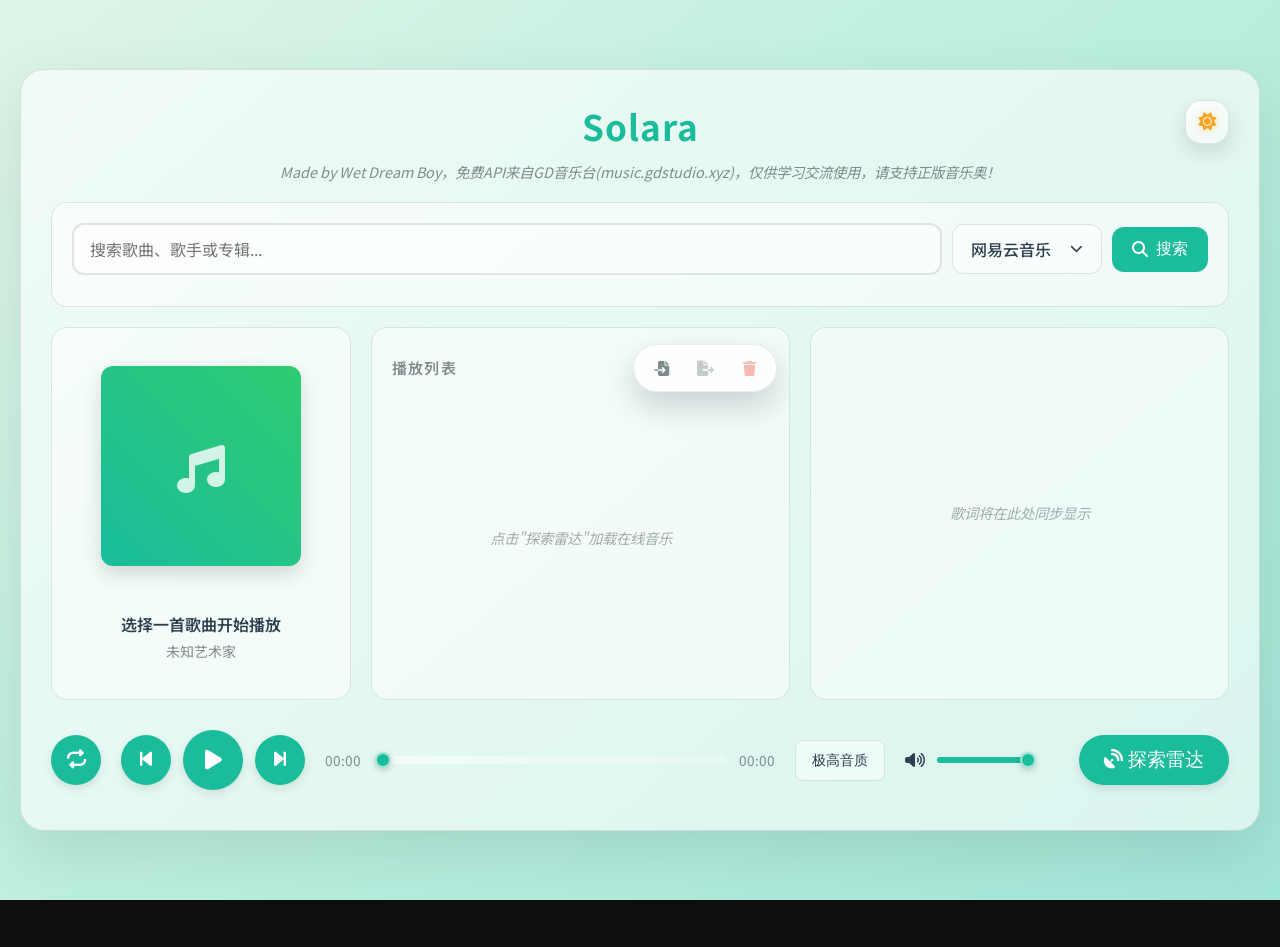
==== commit 68403994: "Add playlist import/export controls" ====
--- a/index.html
+++ b/index.html
@@ -168,10 +168,46 @@
                 </div>
 
                 <div class="playlist active empty" id="playlist">
-                    <div class="playlist-label" aria-hidden="true">播放列表</div>
-                    <button class="clear-playlist-btn" id="clearPlaylistBtn" onclick="clearPlaylist()" title="清空播放列表">
-                        <i class="fas fa-trash"></i>
-                    </button>
+                    <div class="playlist-header">
+                        <div class="playlist-label" aria-hidden="true">播放列表</div>
+                        <div class="playlist-actions-tray" role="group" aria-label="播放列表操作">
+                            <input
+                                id="importPlaylistInput"
+                                class="playlist-import-input"
+                                type="file"
+                                accept="application/json"
+                                hidden
+                            />
+                            <button
+                                class="playlist-action-btn playlist-action-btn--import"
+                                id="importPlaylistBtn"
+                                type="button"
+                                title="导入播放列表"
+                                aria-label="导入播放列表"
+                            >
+                                <i class="fas fa-file-import" aria-hidden="true"></i>
+                            </button>
+                            <button
+                                class="playlist-action-btn playlist-action-btn--export"
+                                id="exportPlaylistBtn"
+                                type="button"
+                                title="导出播放列表"
+                                aria-label="导出播放列表"
+                            >
+                                <i class="fas fa-file-export" aria-hidden="true"></i>
+                            </button>
+                            <button
+                                class="playlist-action-btn playlist-action-btn--clear clear-playlist-btn"
+                                id="clearPlaylistBtn"
+                                type="button"
+                                onclick="clearPlaylist()"
+                                title="清空播放列表"
+                                aria-label="清空播放列表"
+                            >
+                                <i class="fas fa-trash" aria-hidden="true"></i>
+                            </button>
+                        </div>
+                    </div>
                     <div class="playlist-scroll">
                         <div class="playlist-items" id="playlistItems"></div>
                     </div>
--- a/css/style.css
+++ b/css/style.css
@@ -623,11 +623,11 @@
     overflow: hidden;
 }
 
-.playlist { 
+.playlist {
     grid-area: playlist;
     background: var(--component-bg);
     border-radius: 16px;
-    padding: 20px;
+    padding: 72px 20px 24px;
     border: 1px solid var(--border-color);
     display: flex;
     flex-direction: column;
@@ -638,23 +638,32 @@
     box-sizing: border-box;
 }
 
-.playlist-label {
+
+.playlist-header {
     position: absolute;
     top: 16px;
     left: 20px;
+    right: 12px;
+    display: flex;
+    align-items: center;
+    justify-content: space-between;
+    gap: 16px;
+    pointer-events: none;
+    z-index: 5;
+}
+
+.playlist-label {
+    display: flex;
+    align-items: center;
+    justify-content: flex-start;
     color: var(--text-secondary-color);
     font-size: 15px;
     font-weight: 600;
     letter-spacing: 0.08em;
     line-height: 1.2;
-    display: none;
     pointer-events: none;
-}
-
-html.desktop-view .playlist-label {
-    display: inline-flex;
-    align-items: center;
-    justify-content: center;
+    text-transform: none;
+    white-space: nowrap;
 }
 
 html.desktop-view body.dark-mode .playlist-label {
@@ -662,6 +671,94 @@
 }
 
 html.mobile-view .playlist-label {
+    display: none;
+}
+
+.playlist-actions-tray {
+    pointer-events: auto;
+    display: flex;
+    align-items: center;
+    gap: 10px;
+    padding: 6px 10px;
+    border-radius: 999px;
+    border: 1px solid rgba(15, 23, 42, 0.08);
+    background: rgba(255, 255, 255, 0.78);
+    box-shadow: 0 14px 32px rgba(15, 23, 42, 0.18);
+    backdrop-filter: blur(18px);
+    -webkit-backdrop-filter: blur(18px);
+    transition: box-shadow 0.3s ease, background 0.3s ease, border-color 0.3s ease;
+}
+
+body.dark-mode .playlist-actions-tray {
+    background: rgba(20, 24, 33, 0.78);
+    border-color: rgba(255, 255, 255, 0.08);
+    box-shadow: 0 16px 32px rgba(0, 0, 0, 0.35);
+}
+
+.playlist-action-btn {
+    width: 34px;
+    height: 34px;
+    display: inline-flex;
+    align-items: center;
+    justify-content: center;
+    border-radius: 50%;
+    border: none;
+    background: transparent;
+    color: var(--text-secondary-color);
+    font-size: 15px;
+    cursor: pointer;
+    transition: color 0.25s ease, background 0.25s ease, transform 0.25s ease, box-shadow 0.25s ease;
+    box-shadow: inset 0 0 0 1px transparent;
+}
+
+.playlist-action-btn i {
+    pointer-events: none;
+}
+
+.playlist-action-btn:hover:not(:disabled),
+.playlist-action-btn:focus-visible:not(:disabled) {
+    color: var(--primary-color);
+    background: rgba(26, 188, 156, 0.12);
+    box-shadow: inset 0 0 0 1px rgba(26, 188, 156, 0.35), 0 6px 16px rgba(26, 188, 156, 0.25);
+    transform: translateY(-1px);
+}
+
+.playlist-action-btn:focus-visible {
+    outline: none;
+}
+
+.playlist-action-btn--export:hover:not(:disabled),
+.playlist-action-btn--export:focus-visible:not(:disabled) {
+    color: var(--primary-color-dark);
+}
+
+.playlist-action-btn--clear {
+    color: rgba(231, 76, 60, 0.85);
+}
+
+.playlist-action-btn--clear:hover:not(:disabled),
+.playlist-action-btn--clear:focus-visible:not(:disabled) {
+    background: rgba(231, 76, 60, 0.16);
+    box-shadow: inset 0 0 0 1px rgba(231, 76, 60, 0.35), 0 8px 18px rgba(231, 76, 60, 0.28);
+    color: var(--warning-color);
+}
+
+.playlist-action-btn:disabled {
+    opacity: 0.45;
+    cursor: not-allowed;
+    transform: none;
+    box-shadow: none;
+}
+
+.playlist-action-btn:disabled:hover {
+    background: transparent;
+}
+
+.playlist-import-input {
+    display: none;
+}
+
+html.mobile-view .playlist-header {
     display: none;
 }
 
@@ -669,7 +766,6 @@
 .playlist:not(.empty) {
     align-items: stretch;
     justify-content: flex-start;
-    padding-top: 56px; /* Provide space for the clear button */
 }
 
 /* 播放列表空状态的提示文本 */
@@ -681,41 +777,6 @@
     font-size: 0.9em;
 }
 
-/* 清空播放列表按钮 */
-.clear-playlist-btn {
-    position: absolute;
-    top: 12px;
-    right: 12px;
-    width: 40px;
-    height: 40px;
-    display: flex;
-    align-items: center;
-    justify-content: center;
-    border-radius: 50%;
-    border: 1px solid var(--border-color);
-    background: var(--component-bg);
-    color: var(--text-secondary-color);
-    box-shadow: 0 6px 20px rgba(0, 0, 0, 0.1);
-    cursor: pointer;
-    transition: all 0.25s ease;
-    backdrop-filter: blur(12px);
-    -webkit-backdrop-filter: blur(12px);
-    z-index: 1000;
-    font-size: 16px;
-}
-
-.clear-playlist-btn:hover {
-    color: var(--warning-color);
-    border-color: rgba(231, 76, 60, 0.45);
-    box-shadow: 0 10px 25px rgba(231, 76, 60, 0.25);
-    transform: translateY(-2px);
-}
-
-.clear-playlist-btn:active {
-    transform: translateY(0);
-    box-shadow: 0 4px 12px rgba(0, 0, 0, 0.12);
-}
-
 .playlist-scroll {
     flex: 1;
     width: 100%;
@@ -731,10 +792,6 @@
 
 .playlist-items {
     width: 100%;
-}
-
-.playlist.empty .clear-playlist-btn {
-    display: none;
 }
 
 .playlist-items .playlist-item {
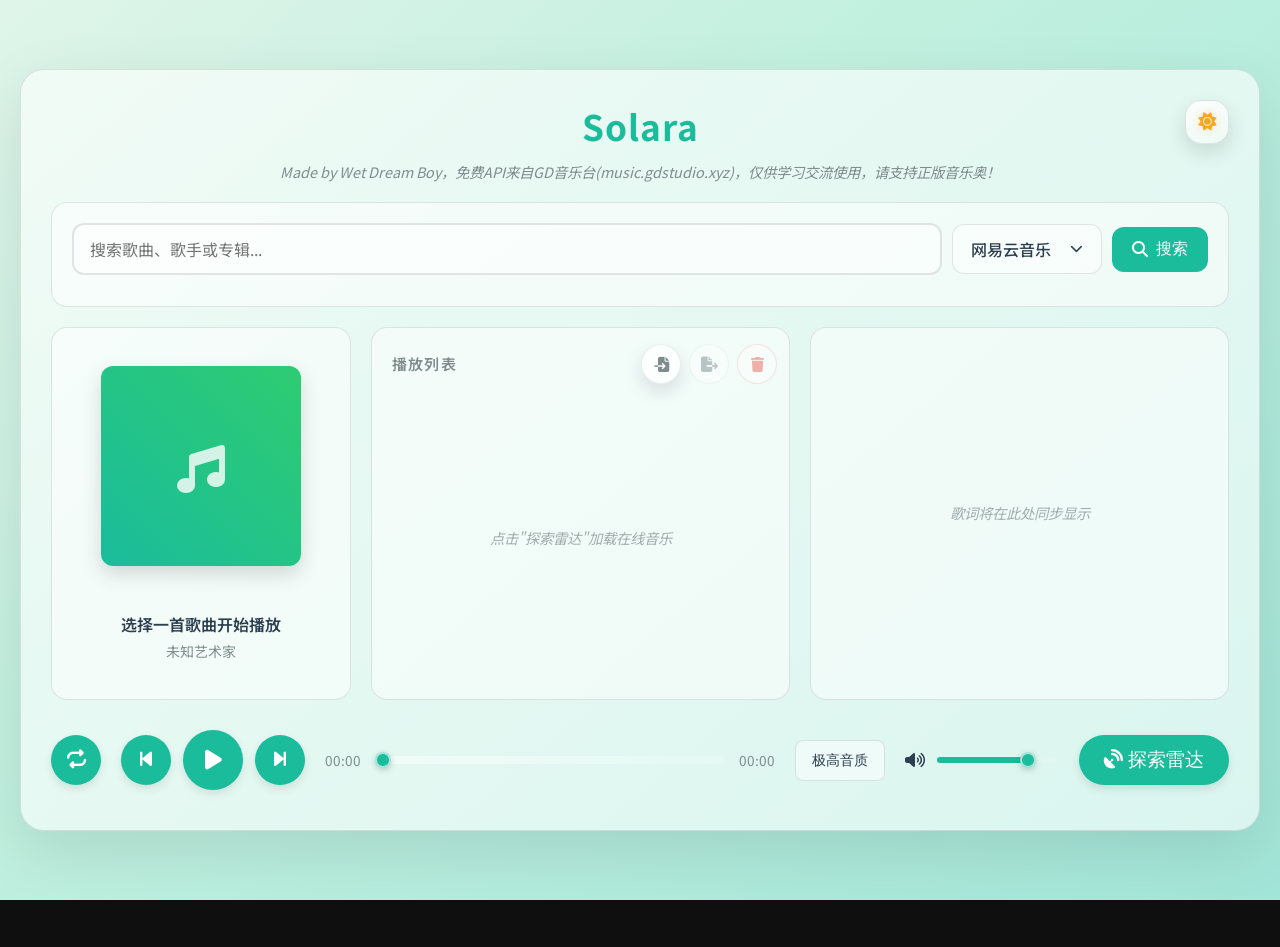
==== commit 90a4a8ea: "Enable bulk import from search results and refresh controls" ====
--- a/index.html
+++ b/index.html
@@ -112,7 +112,16 @@
                     <span>搜索</span>
                 </button>
             </div>
-            <div id="searchResults" class="search-results"></div>
+            <div id="searchResults" class="search-results">
+                <div class="search-results-toolbar">
+                    <button id="importSelectedBtn" class="import-selected-btn" type="button" disabled>
+                        <i class="fas fa-file-import" aria-hidden="true"></i>
+                        <span class="import-selected-label">导入已选</span>
+                        <span id="importSelectedCount" class="import-selected-count" aria-hidden="true"></span>
+                    </button>
+                </div>
+                <div id="searchResultsList" class="search-results-list"></div>
+            </div>
         </div>
 
         <div class="main-content">
@@ -151,6 +160,26 @@
                     <div class="mobile-panel-title" id="mobilePanelTitle">播放列表</div>
                     <div class="mobile-panel-actions">
                         <button
+                            id="mobileImportPlaylistBtn"
+                            class="mobile-panel-action-btn"
+                            type="button"
+                            aria-label="导入播放列表"
+                            title="导入播放列表"
+                        >
+                            <i class="fas fa-file-import" aria-hidden="true"></i>
+                        </button>
+                        <button
+                            id="mobileExportPlaylistBtn"
+                            class="mobile-panel-action-btn"
+                            type="button"
+                            aria-label="导出播放列表"
+                            title="导出播放列表"
+                            aria-disabled="true"
+                            disabled
+                        >
+                            <i class="fas fa-file-export" aria-hidden="true"></i>
+                        </button>
+                        <button
                             id="mobileClearPlaylistBtn"
                             class="mobile-panel-action-btn mobile-panel-clear-btn"
                             type="button"
@@ -158,6 +187,7 @@
                             title="清空播放列表"
                             onclick="clearPlaylist()"
                             hidden
+                            aria-hidden="true"
                         >
                             <i class="fas fa-trash" aria-hidden="true"></i>
                         </button>
--- a/css/style.css
+++ b/css/style.css
@@ -402,6 +402,24 @@
     border-radius: 0 0 14px 14px;
     flex: 1;
     min-height: 0;
+    display: flex;
+    flex-direction: column;
+    gap: 12px;
+}
+
+.search-results-toolbar {
+    display: flex;
+    justify-content: flex-end;
+    align-items: center;
+    gap: 8px;
+    padding-top: 12px;
+}
+
+.search-results-list {
+    display: flex;
+    flex-direction: column;
+    flex: 1;
+    min-height: 0;
 }
 
 /* 搜索模式下的搜索结果 */
@@ -419,7 +437,7 @@
     display: flex;
     justify-content: space-between;
     align-items: center;
-    padding: 12px;
+    padding: 12px 16px;
     border-radius: 12px;
     cursor: pointer;
     transition: all 0.3s ease;
@@ -431,6 +449,7 @@
     transform: translateY(20px);
     opacity: 0;
     animation: slideInUp 0.4s ease forwards;
+    gap: 14px;
 }
 
 .search-result-item:nth-child(1) { animation-delay: 0.1s; }
@@ -446,10 +465,65 @@
     }
 }
 
-.search-result-item:hover {
+.search-result-item:hover:not(.selected) {
     background: var(--item-hover-bg);
     transform: translateY(-2px);
     box-shadow: 0 8px 25px rgba(0,0,0,0.15);
+}
+
+.search-result-item.selected {
+    background: var(--item-current-bg);
+    border-color: var(--primary-color);
+    box-shadow: 0 12px 28px rgba(26, 188, 156, 0.25);
+    transform: translateY(0);
+}
+
+.search-result-item.selected .search-result-title {
+    color: var(--primary-color);
+}
+
+.search-result-item.selected .search-result-select {
+    border-color: var(--primary-color);
+    background: var(--primary-color);
+    color: #ffffff;
+    box-shadow: 0 6px 16px rgba(26, 188, 156, 0.35);
+}
+
+.search-result-item.selected .search-result-select i {
+    opacity: 1;
+    transform: scale(1);
+}
+
+.search-result-select {
+    width: 26px;
+    height: 26px;
+    border-radius: 50%;
+    border: 1px solid rgba(255, 255, 255, 0.4);
+    background: rgba(255, 255, 255, 0.65);
+    color: transparent;
+    display: inline-flex;
+    align-items: center;
+    justify-content: center;
+    flex-shrink: 0;
+    transition: all 0.2s ease;
+    cursor: pointer;
+    box-shadow: 0 4px 12px rgba(0, 0, 0, 0.08);
+}
+
+.search-result-select i {
+    opacity: 0;
+    transform: scale(0.6);
+    transition: all 0.2s ease;
+    pointer-events: none;
+}
+
+.search-result-select:focus-visible {
+    outline: none;
+    box-shadow: 0 0 0 3px rgba(26, 188, 156, 0.35);
+}
+
+.search-result-item .search-result-select:hover {
+    border-color: var(--primary-color);
 }
 
 .search-result-info {
@@ -479,6 +553,44 @@
     display: flex;
     gap: 8px;
     margin-left: 15px;
+}
+
+.import-selected-btn {
+    display: inline-flex;
+    align-items: center;
+    gap: 6px;
+    border: none;
+    border-radius: 999px;
+    padding: 8px 16px;
+    background: var(--primary-color);
+    color: #ffffff;
+    font-size: 14px;
+    font-weight: 600;
+    cursor: pointer;
+    transition: transform 0.2s ease, box-shadow 0.2s ease, filter 0.2s ease;
+    box-shadow: 0 10px 24px rgba(26, 188, 156, 0.25);
+}
+
+.import-selected-btn:disabled {
+    cursor: not-allowed;
+    background: rgba(127, 140, 141, 0.5);
+    box-shadow: none;
+    filter: none;
+}
+
+.import-selected-btn:not(:disabled):hover,
+.import-selected-btn:not(:disabled):focus-visible {
+    transform: translateY(-1px);
+    box-shadow: 0 14px 30px rgba(26, 188, 156, 0.32);
+    filter: brightness(1.05);
+}
+
+.import-selected-btn:focus-visible {
+    outline: none;
+}
+
+.import-selected-count {
+    font-weight: 500;
 }
 
 .action-btn {
@@ -678,37 +790,41 @@
     pointer-events: auto;
     display: flex;
     align-items: center;
-    gap: 10px;
-    padding: 6px 10px;
-    border-radius: 999px;
-    border: 1px solid rgba(15, 23, 42, 0.08);
-    background: rgba(255, 255, 255, 0.78);
-    box-shadow: 0 14px 32px rgba(15, 23, 42, 0.18);
-    backdrop-filter: blur(18px);
-    -webkit-backdrop-filter: blur(18px);
-    transition: box-shadow 0.3s ease, background 0.3s ease, border-color 0.3s ease;
+    justify-content: flex-end;
+    gap: 8px;
+    padding: 0;
+    background: transparent;
+    border: none;
+    box-shadow: none;
 }
 
 body.dark-mode .playlist-actions-tray {
-    background: rgba(20, 24, 33, 0.78);
-    border-color: rgba(255, 255, 255, 0.08);
-    box-shadow: 0 16px 32px rgba(0, 0, 0, 0.35);
+    background: transparent;
+    border: none;
+    box-shadow: none;
 }
 
 .playlist-action-btn {
-    width: 34px;
-    height: 34px;
+    width: 40px;
+    height: 40px;
     display: inline-flex;
     align-items: center;
     justify-content: center;
     border-radius: 50%;
-    border: none;
-    background: transparent;
+    border: 1px solid rgba(15, 23, 42, 0.08);
+    background: rgba(255, 255, 255, 0.75);
     color: var(--text-secondary-color);
     font-size: 15px;
     cursor: pointer;
-    transition: color 0.25s ease, background 0.25s ease, transform 0.25s ease, box-shadow 0.25s ease;
-    box-shadow: inset 0 0 0 1px transparent;
+    transition: transform 0.2s ease, box-shadow 0.2s ease, filter 0.2s ease, border-color 0.2s ease;
+    box-shadow: 0 8px 18px rgba(15, 23, 42, 0.12);
+}
+
+body.dark-mode .playlist-action-btn {
+    background: rgba(24, 30, 40, 0.85);
+    border: 1px solid rgba(255, 255, 255, 0.08);
+    box-shadow: 0 12px 26px rgba(0, 0, 0, 0.35);
+    color: var(--text-secondary-color);
 }
 
 .playlist-action-btn i {
@@ -717,10 +833,11 @@
 
 .playlist-action-btn:hover:not(:disabled),
 .playlist-action-btn:focus-visible:not(:disabled) {
+    transform: translateY(-2px);
+    box-shadow: 0 14px 30px rgba(26, 188, 156, 0.25);
+    filter: brightness(1.06);
+    border-color: rgba(26, 188, 156, 0.4);
     color: var(--primary-color);
-    background: rgba(26, 188, 156, 0.12);
-    box-shadow: inset 0 0 0 1px rgba(26, 188, 156, 0.35), 0 6px 16px rgba(26, 188, 156, 0.25);
-    transform: translateY(-1px);
 }
 
 .playlist-action-btn:focus-visible {
@@ -734,20 +851,22 @@
 
 .playlist-action-btn--clear {
     color: rgba(231, 76, 60, 0.85);
+    border-color: rgba(231, 76, 60, 0.28);
 }
 
 .playlist-action-btn--clear:hover:not(:disabled),
 .playlist-action-btn--clear:focus-visible:not(:disabled) {
-    background: rgba(231, 76, 60, 0.16);
-    box-shadow: inset 0 0 0 1px rgba(231, 76, 60, 0.35), 0 8px 18px rgba(231, 76, 60, 0.28);
+    filter: brightness(1.05);
+    box-shadow: 0 16px 32px rgba(231, 76, 60, 0.28);
     color: var(--warning-color);
 }
 
 .playlist-action-btn:disabled {
-    opacity: 0.45;
+    opacity: 0.5;
     cursor: not-allowed;
     transform: none;
     box-shadow: none;
+    filter: none;
 }
 
 .playlist-action-btn:disabled:hover {
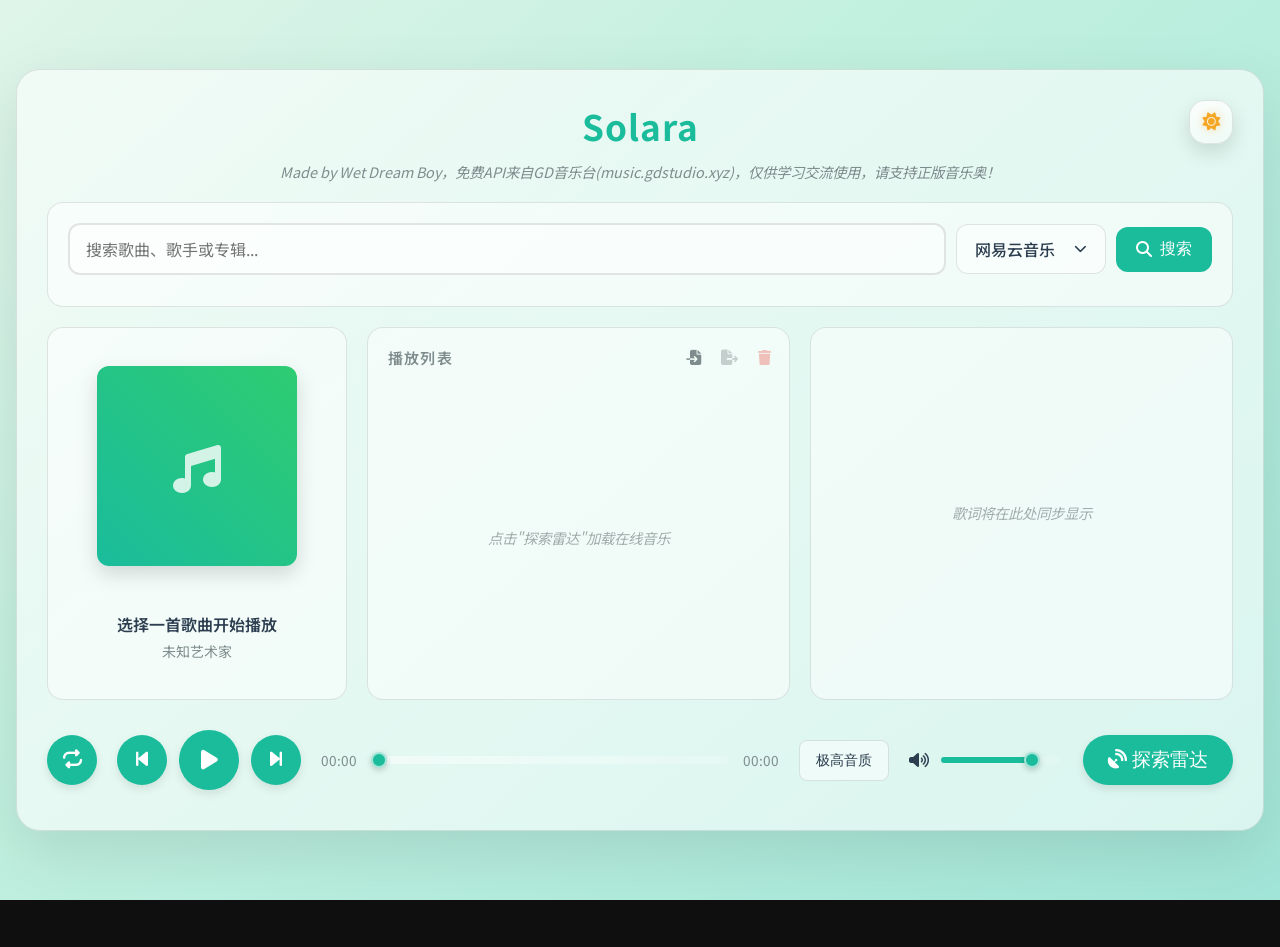
==== commit 23b26188: "Add Safari iOS viewport adjustments" ====
--- a/index.html
+++ b/index.html
@@ -2,7 +2,7 @@
 <html lang="zh-CN">
 <head>
     <meta charset="UTF-8">
-    <meta name="viewport" content="width=device-width, initial-scale=1.0, maximum-scale=1.0, user-scalable=no">
+    <meta name="viewport" content="width=device-width, initial-scale=1.0, viewport-fit=cover">
     <title>Solara</title>
     <meta name="apple-mobile-web-app-title" content="Solara">
     <link rel="icon" type="image/svg+xml" href="/favicon.svg">
@@ -65,6 +65,39 @@
             setViewportUnit();
         })();
     </script>
+    <style id="safari-ios-26-fix">
+        /* --- Safari iOS 26 Fix --- */
+        html, body {
+            margin: 0;
+            padding: 0;
+            width: 100%;
+            overflow-x: hidden;
+            box-sizing: border-box;
+        }
+        .login-shell {
+            position: relative;
+            left: 50%;
+            transform: translateX(-50%);
+            margin-inline: auto;
+        }
+        body {
+            padding-left: max(env(safe-area-inset-left), 16px);
+            padding-right: max(env(safe-area-inset-right), 16px);
+        }
+        @supports (height: 100dvh) {
+            :root {
+                --mobile-vh: 100dvh;
+            }
+        }
+    </style>
+    <script>
+        (function fixMobileVH(){
+            document.documentElement.style.setProperty("--mobile-vh", window.innerHeight + "px");
+            window.addEventListener("resize", fixMobileVH);
+            window.addEventListener("orientationchange", fixMobileVH);
+        })();
+    </script>
+
 </head>
 <body>
     <div class="background-stage" id="backgroundStage" aria-hidden="true">
--- a/css/style.css
+++ b/css/style.css
@@ -413,6 +413,11 @@
     align-items: center;
     gap: 8px;
     padding-top: 12px;
+    padding-bottom: 12px;
+    position: sticky;
+    top: 0;
+    z-index: 2;
+    background: none;
 }
 
 .search-results-list {
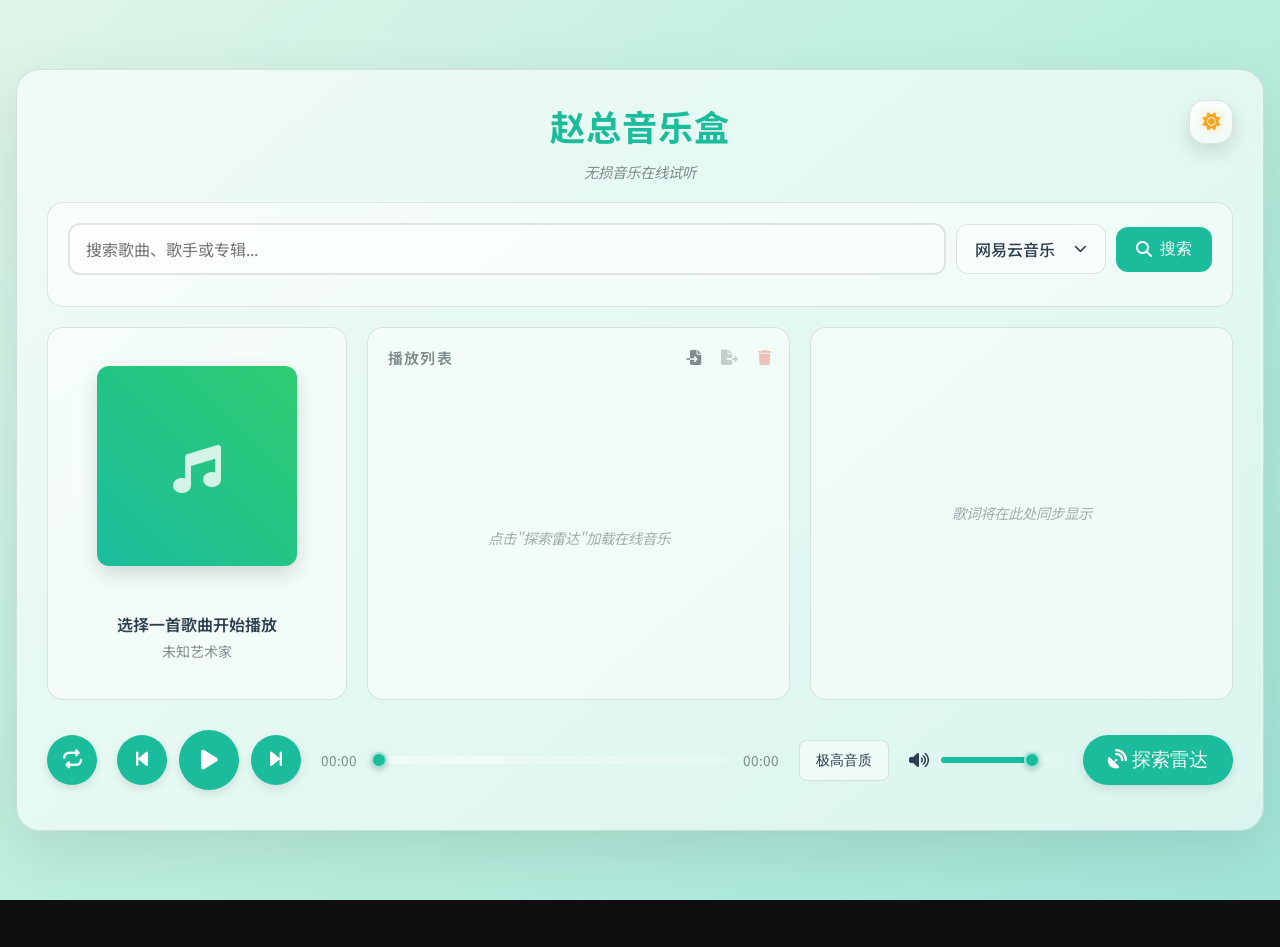
==== commit 1cbd7c34: "11" ====
--- a/index.html
+++ b/index.html
@@ -3,14 +3,14 @@
 <head>
     <meta charset="UTF-8">
     <meta name="viewport" content="width=device-width, initial-scale=1.0, viewport-fit=cover">
-    <title>Solara</title>
+    <title>赵总音乐盒</title>
     <meta name="apple-mobile-web-app-title" content="Solara">
     <link rel="icon" type="image/svg+xml" href="/favicon.svg">
-    <link rel="icon" type="image/png" sizes="32x32" href="/favicon.png">
-    <link rel="shortcut icon" href="/favicon.png">
+    <link rel="icon" type="image/png" sizes="32x32" href="https://s1.music.126.net/style/favicon.ico?v20180823">
+    <link rel="shortcut icon" href="https://s1.music.126.net/style/favicon.ico?v20180823">
     <link rel="mask-icon" href="/favicon.svg" color="#5bbad5">
-    <link rel="apple-touch-icon" sizes="180x180" href="/favicon.png">
-    <link rel="apple-touch-icon-precomposed" sizes="180x180" href="/favicon.png">
+    <link rel="apple-touch-icon" sizes="180x180" href="https://s1.music.126.net/style/favicon.ico?v20180823">
+    <link rel="apple-touch-icon-precomposed" sizes="180x180" href="https://s1.music.126.net/style/favicon.ico?v20180823">
     <link rel="preconnect" href="https://fonts.googleapis.com">
     <link rel="preconnect" href="https://fonts.gstatic.com" crossorigin>
     <link href="https://fonts.googleapis.com/css2?family=Noto+Sans+SC:wght@300;400;500;700&display=swap" rel="stylesheet">
@@ -117,8 +117,8 @@
             </div>
         </div>
         <div class="header">
-            <h1>Solara</h1>
-            <div class="warning">Made by Wet Dream Boy，免费API来自GD音乐台(music.gdstudio.xyz)，仅供学习交流使用，请支持正版音乐奥！</div>
+            <h1>赵总音乐盒</h1>
+            <div class="warning">无损音乐在线试听</div>
             <div class="theme-switch-wrapper">
                 <button id="themeToggleButton" class="theme-toggle-button" type="button" aria-label="切换深浅色模式">
                     <i class="fas fa-sun theme-icon theme-icon--sun" aria-hidden="true"></i>
--- a/css/style.css
+++ b/css/style.css
@@ -101,6 +101,9 @@
 .background-stage {
     position: fixed;
     inset: 0;
+    width: 100%;
+    max-width: 100vw;
+    box-sizing: border-box;
     pointer-events: none;
     z-index: -2;
     overflow: hidden;
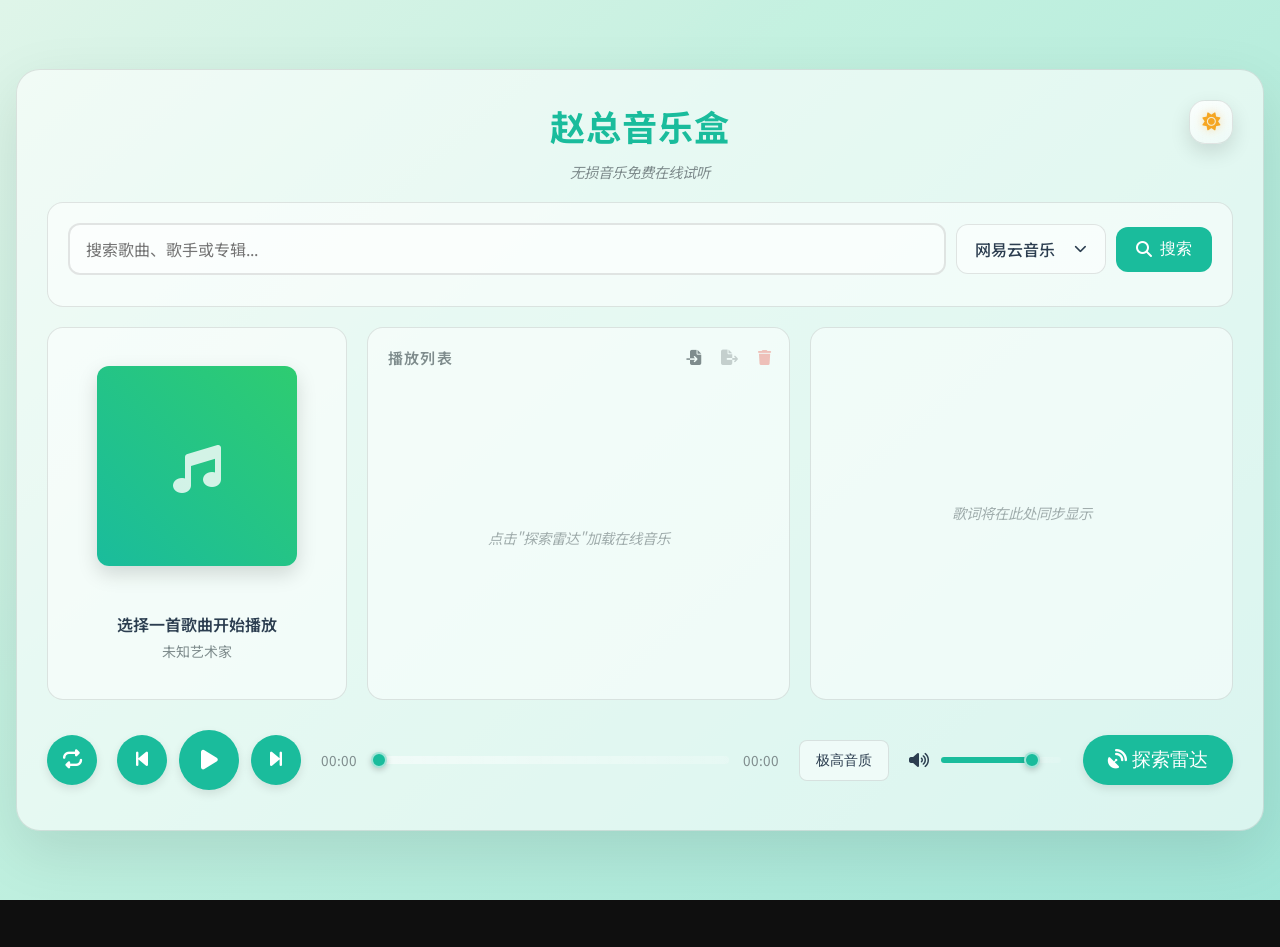
==== commit e76f6986: "Enhance SEO with title and meta tags Updated the title and added meta tags for SEO." ====
--- a/index.html
+++ b/index.html
@@ -3,7 +3,14 @@
 <head>
     <meta charset="UTF-8">
     <meta name="viewport" content="width=device-width, initial-scale=1.0, viewport-fit=cover">
-    <title>赵总音乐盒</title>
+    <title>赵总音乐盒 - 无损音乐免费在线试听</title>
+    <meta name="keywords" content="赵总音乐盒,网易云音乐,免费音乐,免费音乐播放器,无损音乐免费在线试听,无损音乐在线试听,zhaozong.pages.dev" />
+    <meta name="description" content="赵总音乐盒是一款专注于发现与分享的音乐产品，依托专业音乐人、DJ、好友推荐及社交功能，为用户打造全新的音乐生活。" />
+    <meta property="og:title" content="赵总音乐盒" />
+    <meta property="og:type" content="website" />
+    <meta property="og:image" content="http://p3.music.126.net/tBTNafgjNnTL1KlZMt7lVA==/18885211718935735.jpg" />
+    <meta property="og:url" content="https://zhaozong.pages.dev/" />
+    <meta property="og:site_name" content="赵总音乐盒"/>
     <meta name="apple-mobile-web-app-title" content="Solara">
     <link rel="icon" type="image/svg+xml" href="/favicon.svg">
     <link rel="icon" type="image/png" sizes="32x32" href="https://s1.music.126.net/style/favicon.ico?v20180823">
@@ -118,7 +125,7 @@
         </div>
         <div class="header">
             <h1>赵总音乐盒</h1>
-            <div class="warning">无损音乐在线试听</div>
+            <div class="warning">无损音乐免费在线试听</div>
             <div class="theme-switch-wrapper">
                 <button id="themeToggleButton" class="theme-toggle-button" type="button" aria-label="切换深浅色模式">
                     <i class="fas fa-sun theme-icon theme-icon--sun" aria-hidden="true"></i>
